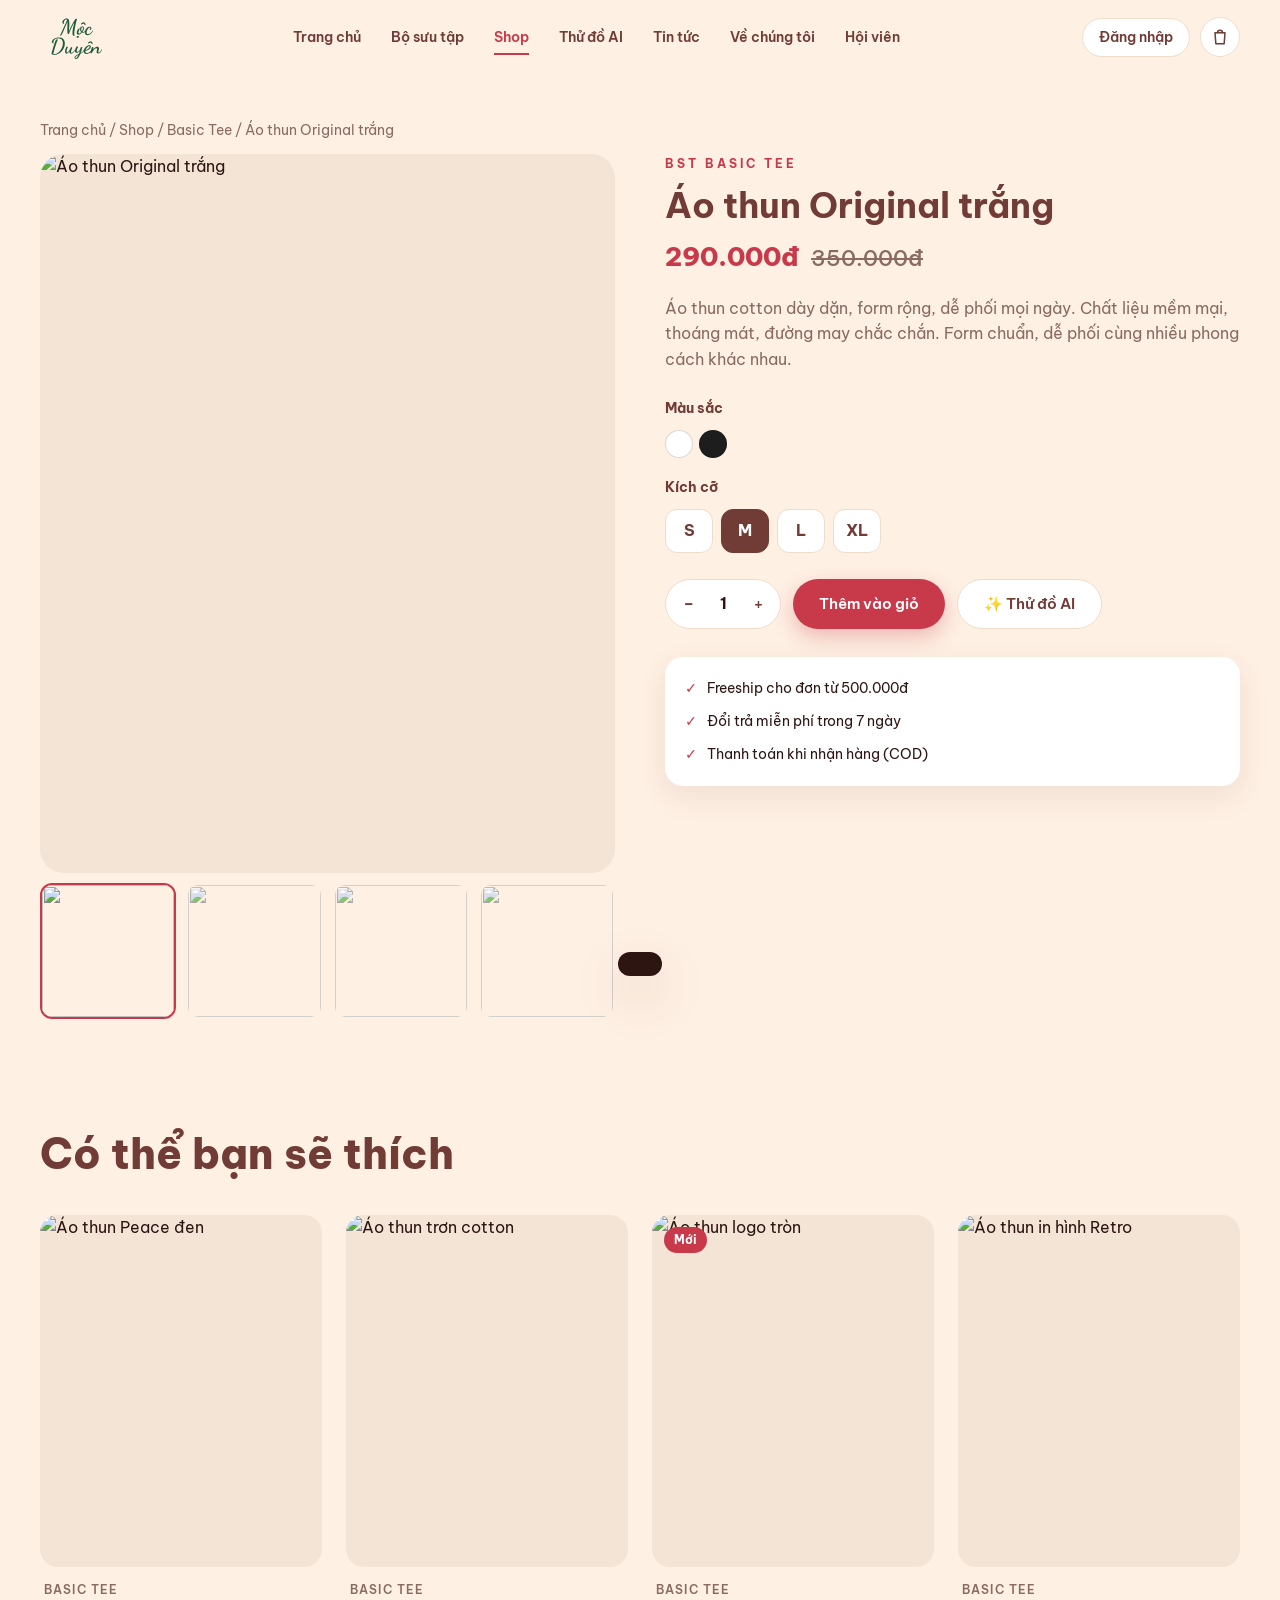
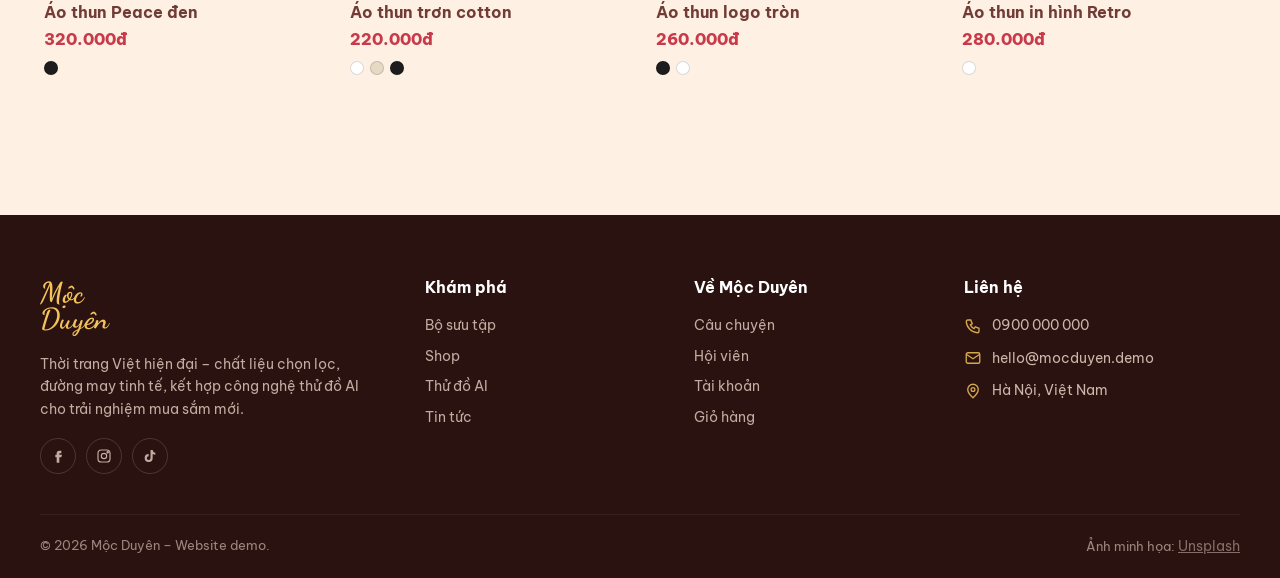
==== product.html @ 558b89e5 "Add Moc Duyen fashion shop demo (HTML/CSS/JS) Static demo inspired by khucgiaoduyen.vn layout: home," ====
<!DOCTYPE html>
<html lang="vi">
<head>
  <meta charset="UTF-8">
  <meta name="viewport" content="width=device-width, initial-scale=1.0">
  <title>Sản phẩm – Mộc Duyên</title>
  <link rel="preconnect" href="https://fonts.googleapis.com">
  <link rel="preconnect" href="https://fonts.gstatic.com" crossorigin>
  <link href="https://fonts.googleapis.com/css2?family=Be+Vietnam+Pro:wght@400;500;600;700;800&family=Dancing+Script:wght@700&display=swap&subset=vietnamese" rel="stylesheet">
  <link rel="stylesheet" href="css/style.css">
</head>
<body data-page="shop">

  <div class="container page-head">
    <div class="breadcrumb" id="crumb"></div>
    <div class="pd-grid" id="pd"></div>
  </div>

  <section>
    <div class="container">
      <div class="section-head"><h2 class="section-title">Có thể bạn sẽ thích</h2></div>
      <div class="product-grid" id="related"></div>
    </div>
  </section>

  <script src="js/data.js"></script>
  <script src="js/main.js"></script>
  <script>
    function initPage() {
      const p = findProduct(new URLSearchParams(location.search).get("id")) || PRODUCTS[0];
      const col = findCollection(p.col);
      document.title = `${p.name} – Mộc Duyên`;
      document.getElementById("crumb").innerHTML =
        `<a href="index.html">Trang chủ</a> / <a href="shop.html">Shop</a> / <a href="shop.html?col=${col.id}">${col.name}</a> / ${p.name}`;

      // Ảnh phụ: dùng ảnh khác cùng BST để làm gallery demo
      const gallery = [p.img, ...PRODUCTS.filter((x) => x.col === p.col && x.id !== p.id).slice(0, 3).map((x) => x.img)];
      let size = "M", qty = 1;

      document.getElementById("pd").innerHTML = `
        <div class="pd-gallery">
          <div class="pd-main"><img id="mainImg" src="${IMG(p.img, 900, 1125)}" alt="${p.name}"></div>
          <div class="pd-thumbs">${gallery.map((g, i) => `<button class="${i ? "" : "active"}" data-img="${g}"><img src="${IMG(g, 200, 200)}" alt=""></button>`).join("")}</div>
        </div>
        <div class="pd-info">
          <p class="eyebrow">BST ${col.name}</p>
          <h1>${p.name}</h1>
          <div class="price">${fmt(p.price)} ${p.oldPrice ? `<del>${fmt(p.oldPrice)}</del>` : ""}</div>
          <p class="desc">${col.desc} Chất liệu mềm mại, thoáng mát, đường may chắc chắn. Form chuẩn, dễ phối cùng nhiều phong cách khác nhau.</p>
          <p class="opt-label">Màu sắc</p>
          <div class="swatches">${p.colors.map((c) => `<span style="background:${c}" title="${c}"></span>`).join("")}</div>
          <p class="opt-label">Kích cỡ</p>
          <div class="sizes" id="sizes">${["S", "M", "L", "XL"].map((s) => `<button class="${s === size ? "active" : ""}">${s}</button>`).join("")}</div>
          <div class="pd-buy">
            <div class="qty"><button id="minus">−</button><span id="qty">1</span><button id="plus">+</button></div>
            <button class="btn-pill btn-primary" id="addBtn">Thêm vào giỏ</button>
            ${p.tryon ? `<a class="btn-pill btn-outline" href="thu-do.html?id=${p.id}">✨ Thử đồ AI</a>` : ""}
          </div>
          <div class="perks">
            <div><b>✓</b> Freeship cho đơn từ 500.000đ</div>
            <div><b>✓</b> Đổi trả miễn phí trong 7 ngày</div>
            <div><b>✓</b> Thanh toán khi nhận hàng (COD)</div>
          </div>
        </div>`;

      document.querySelector(".pd-thumbs").addEventListener("click", (e) => {
        const b = e.target.closest("[data-img]");
        if (!b) return;
        document.getElementById("mainImg").src = IMG(b.dataset.img, 900, 1125);
        document.querySelectorAll(".pd-thumbs button").forEach((x) => x.classList.toggle("active", x === b));
      });
      document.getElementById("sizes").addEventListener("click", (e) => {
        if (e.target.tagName !== "BUTTON") return;
        size = e.target.textContent;
        document.querySelectorAll("#sizes button").forEach((x) => x.classList.toggle("active", x === e.target));
      });
      const qtyEl = document.getElementById("qty");
      document.getElementById("minus").onclick = () => (qtyEl.textContent = qty = Math.max(1, qty - 1));
      document.getElementById("plus").onclick = () => (qtyEl.textContent = ++qty);
      document.getElementById("addBtn").onclick = () => Cart.add(p.id, qty, size);

      const related = PRODUCTS.filter((x) => x.id !== p.id && (x.col === p.col || x.cat === p.cat)).slice(0, 4);
      document.getElementById("related").innerHTML = related.map(productCard).join("");
    }
  </script>
</body>
</html>
---- css/style.css ----
:root {
  --bg: #fef0e3;
  --bg-soft: #fff7ef;
  --surface: #ffffff;
  --text: #2d1512;
  --muted: #8a6a62;
  --heading: #713b36;
  --red: #c8394a;
  --red-dark: #9e2636;
  --green: #1f5b3a;
  --gold: #f3c35a;
  --line: #f0dccb;
  --footer: #2a1210;
  --radius: 22px;
  --shadow: 0 10px 30px rgba(113, 59, 54, 0.1);
  --shadow-lg: 0 20px 50px rgba(113, 59, 54, 0.18);
  --font: "Be Vietnam Pro", system-ui, sans-serif;
  --script: "Dancing Script", cursive;
}

* { box-sizing: border-box; margin: 0; padding: 0; }
[hidden] { display: none !important; }
html { scroll-behavior: smooth; scroll-padding-top: 90px; }
body {
  font-family: var(--font);
  background: var(--bg);
  color: var(--text);
  line-height: 1.6;
  overflow-x: hidden;
}
img { max-width: 100%; display: block; }
a { color: inherit; text-decoration: none; }
button { font: inherit; cursor: pointer; border: 0; background: none; color: inherit; }
input, select { font: inherit; }
.container { width: min(1200px, 100% - 32px); margin-inline: auto; }
.muted { color: var(--muted); }
.small { font-size: 0.85rem; }
.center { text-align: center; }
section { padding: 80px 0; position: relative; }

/* ---------- Buttons ---------- */
.btn-pill {
  display: inline-flex; align-items: center; justify-content: center; gap: 8px;
  padding: 12px 26px; border-radius: 999px; font-weight: 600; font-size: 0.95rem;
  transition: transform 0.2s, background 0.2s, box-shadow 0.2s, color 0.2s;
  white-space: nowrap;
}
.btn-pill:hover { transform: translateY(-2px); }
.btn-sm { padding: 8px 16px; font-size: 0.85rem; }
.btn-block { width: 100%; }
.btn-primary { background: var(--red); color: #fff; box-shadow: 0 8px 20px rgba(200, 57, 74, 0.3); }
.btn-primary:hover { background: var(--red-dark); }
.btn-outline { border: 1.5px solid var(--line); background: var(--surface); color: var(--heading); }
.btn-outline:hover { border-color: var(--red); color: var(--red); }
.btn-light { background: rgba(255, 255, 255, 0.92); color: var(--heading); }
.btn-gold { background: var(--gold); color: var(--text); }
.btn-ghost { border: 1.5px solid rgba(255, 255, 255, 0.5); color: #fff; }
.btn-ghost:hover { background: rgba(255, 255, 255, 0.15); }
.icon-btn {
  width: 40px; height: 40px; border-radius: 50%; display: grid; place-items: center;
  border: 1.5px solid var(--line); background: var(--surface); position: relative; color: var(--heading);
}
.icon-btn svg { width: 20px; height: 20px; }
.icon-btn:hover { border-color: var(--red); color: var(--red); }

/* ---------- Header ---------- */
.site-header {
  position: fixed; inset: 0 0 auto; z-index: 50; padding: 12px 0;
  background: rgba(254, 240, 227, 0.7); backdrop-filter: blur(10px);
  transition: background 0.3s, box-shadow 0.3s, padding 0.3s;
}
.site-header.scrolled { background: rgba(254, 240, 227, 0.92); backdrop-filter: blur(12px); box-shadow: 0 4px 20px rgba(113, 59, 54, 0.08); padding: 6px 0; }
.header-inner { display: flex; align-items: center; justify-content: space-between; gap: 20px; }
.logo { display: flex; align-items: center; }
.logo-mark {
  font-family: var(--script); font-weight: 700; font-size: 1.35rem; line-height: 0.9;
  color: var(--green); text-align: center; padding: 6px 10px; border-radius: 14px;
}
.logo-light .logo-mark { color: var(--gold); font-size: 1.8rem; padding-left: 0; text-align: left; }
.main-nav { display: flex; gap: 6px; }
.main-nav a {
  padding: 8px 12px; font-weight: 600; font-size: 0.9rem; color: var(--heading); position: relative; border-radius: 999px;
}
.main-nav a::after {
  content: ""; position: absolute; left: 12px; right: 12px; bottom: 2px; height: 2px;
  background: var(--red); transform: scaleX(0); transition: transform 0.25s;
}
.main-nav a:hover, .main-nav a.active { color: var(--red); }
.main-nav a:hover::after, .main-nav a.active::after { transform: scaleX(1); }
.header-actions { display: flex; align-items: center; gap: 10px; }
.cart-count {
  position: absolute; top: -4px; right: -4px; min-width: 18px; height: 18px; padding: 0 4px; border-radius: 9px;
  background: var(--red); color: #fff; font-size: 0.7rem; font-weight: 700; display: none; place-items: center;
}
.cart-count.show { display: grid; }
.menu-toggle { display: none; }

/* ---------- Hero ---------- */
.hero {
  min-height: 100vh; padding: 120px 0 0; display: flex; flex-direction: column; justify-content: center;
  background:
    linear-gradient(180deg, rgba(254, 240, 227, 0.2) 0%, rgba(254, 240, 227, 0) 40%, rgba(254, 240, 227, 0.9) 92%, var(--bg) 100%),
    url("https://images.unsplash.com/photo-1485462537746-965f33f7f6a7?auto=format&fit=crop&w=1920&q=75") center 30% / cover;
  position: relative; overflow: hidden;
}
.hero::before {
  content: ""; position: absolute; inset: 0;
  background: radial-gradient(ellipse at center 40%, rgba(255, 244, 232, 0.85) 0%, rgba(255, 244, 232, 0.35) 45%, transparent 70%);
}
.hero-content { position: relative; text-align: center; padding-bottom: 140px; }
.hero-eyebrow { letter-spacing: 0.3em; text-transform: uppercase; font-size: 0.8rem; font-weight: 700; color: var(--red); }
.hero-title {
  font-family: var(--script); font-weight: 700; line-height: 0.95;
  font-size: clamp(4.5rem, 14vw, 10rem);
  background: linear-gradient(180deg, #a8662b 0%, #d99a3b 45%, #8a3f1f 100%);
  -webkit-background-clip: text; background-clip: text; color: transparent;
  filter: drop-shadow(0 4px 10px rgba(255, 255, 255, 0.6));
  margin: 10px 0 14px;
}
.hero-sub { max-width: 560px; margin: 0 auto 30px; color: var(--heading); font-weight: 500; font-size: 1.05rem; }
.hero-cta { display: flex; justify-content: center; gap: 12px; flex-wrap: wrap; }

.stats {
  position: relative; z-index: 2; margin-top: -90px;
  background: rgba(255, 255, 255, 0.85); backdrop-filter: blur(10px);
  border-radius: var(--radius); box-shadow: var(--shadow-lg);
  display: grid; grid-template-columns: repeat(4, 1fr); padding: 22px 10px;
}
.stat { text-align: center; padding: 6px 10px; }
.stat + .stat { border-left: 1px solid var(--line); }
.stat strong { display: block; font-size: clamp(1.6rem, 3.5vw, 2.4rem); font-weight: 800; color: var(--red); line-height: 1.1; }
.stat span { font-size: 0.75rem; letter-spacing: 0.08em; text-transform: uppercase; color: var(--muted); font-weight: 600; }

/* ---------- Section head ---------- */
.section-head { display: flex; align-items: end; justify-content: space-between; gap: 20px; margin-bottom: 36px; }
.section-title { font-size: clamp(1.8rem, 4vw, 2.6rem); font-weight: 800; color: var(--heading); line-height: 1.2; }
.section-title em { font-style: normal; color: var(--red); }
.eyebrow { font-size: 0.75rem; letter-spacing: 0.25em; text-transform: uppercase; font-weight: 700; color: var(--red); margin-bottom: 10px; }

/* ---------- News ---------- */
.news-list { display: grid; gap: 16px; }
.news-item {
  display: grid; grid-template-columns: 140px 1fr auto; gap: 22px; align-items: center;
  background: rgba(255, 255, 255, 0.7); border-radius: 18px; padding: 12px; box-shadow: var(--shadow);
  transition: transform 0.25s, box-shadow 0.25s;
}
.news-item:hover { transform: translateY(-3px); box-shadow: var(--shadow-lg); }
.news-item img { width: 140px; height: 96px; object-fit: cover; border-radius: 12px; }
.news-item h3 { font-size: 1.1rem; color: var(--heading); margin-bottom: 6px; }
.news-meta { font-size: 0.8rem; color: var(--muted); display: flex; gap: 10px; align-items: center; flex-wrap: wrap; }
.tag { background: #fde3e3; color: var(--red); padding: 2px 10px; border-radius: 999px; font-weight: 700; font-size: 0.7rem; text-transform: uppercase; letter-spacing: 0.05em; }
.news-arrow { width: 40px; height: 40px; border-radius: 50%; display: grid; place-items: center; background: var(--bg); color: var(--red); font-weight: 700; margin-right: 10px; }

/* ---------- Collections ---------- */
.collections-section { background: linear-gradient(180deg, var(--bg) 0%, #fbe3d3 50%, var(--bg) 100%); }
.collection-grid { display: grid; grid-template-columns: repeat(3, 1fr); gap: 24px; }
.collection-card {
  position: relative; aspect-ratio: 3 / 4; border-radius: var(--radius); overflow: hidden; box-shadow: var(--shadow-lg);
  display: flex; flex-direction: column; justify-content: flex-end; padding: 24px; color: #fff;
}
.collection-card img { position: absolute; inset: 0; width: 100%; height: 100%; object-fit: cover; transition: transform 0.6s; }
.collection-card::after { content: ""; position: absolute; inset: 0; background: linear-gradient(180deg, transparent 30%, rgba(45, 21, 18, 0.85) 100%); }
.collection-card:hover img { transform: scale(1.06); }
.collection-card > *:not(img) { position: relative; z-index: 1; }
.collection-tags { color: var(--gold); font-size: 0.72rem; font-weight: 700; letter-spacing: 0.12em; text-transform: uppercase; }
.collection-card h3 { font-size: 1.9rem; font-weight: 800; line-height: 1.1; margin: 6px 0; text-transform: uppercase; }
.collection-card p { font-size: 0.9rem; opacity: 0.9; margin-bottom: 14px; }
.collection-card .count { font-size: 0.8rem; opacity: 0.8; margin-bottom: 12px; }

/* ---------- Product grid ---------- */
.product-grid { display: grid; grid-template-columns: repeat(4, 1fr); gap: 24px; }
.product-card { position: relative; }
.product-thumb { display: block; position: relative; aspect-ratio: 4 / 5; border-radius: 18px; overflow: hidden; background: #f3e4d6; }
.product-thumb img { width: 100%; height: 100%; object-fit: cover; transition: transform 0.6s; }
.product-card:hover .product-thumb img { transform: scale(1.06); }
.badge { position: absolute; top: 12px; left: 12px; background: var(--red); color: #fff; font-size: 0.72rem; font-weight: 700; padding: 4px 10px; border-radius: 999px; }
.product-actions {
  position: relative; z-index: 1; margin-top: -54px; height: 54px; display: flex; gap: 8px; justify-content: center; align-items: center;
  transform: translateY(10px); opacity: 0; transition: 0.3s; pointer-events: none;
}
.product-card:hover .product-actions { opacity: 1; transform: translateY(0); pointer-events: auto; }
.product-info { padding: 14px 4px 0; }
.product-col { font-size: 0.72rem; color: var(--muted); text-transform: uppercase; letter-spacing: 0.1em; font-weight: 600; }
.product-info h3 { font-size: 1rem; color: var(--heading); margin: 2px 0 4px; line-height: 1.35; }
.product-info h3 a:hover { color: var(--red); }
.price { font-weight: 800; color: var(--red); }
.price del { color: var(--muted); font-weight: 500; font-size: 0.85em; margin-left: 6px; }
.swatches { display: flex; gap: 6px; margin-top: 8px; }
.swatches span { width: 14px; height: 14px; border-radius: 50%; border: 1px solid rgba(0, 0, 0, 0.15); }

/* ---------- About ---------- */
.about-grid { display: grid; grid-template-columns: 1.1fr 1fr; gap: 60px; align-items: center; }
.about-text p { color: var(--muted); margin: 18px 0 26px; }
.features { display: grid; grid-template-columns: 1fr 1fr; gap: 14px; margin-bottom: 28px; }
.feature { display: flex; gap: 14px; align-items: center; background: var(--surface); padding: 14px; border-radius: 16px; box-shadow: var(--shadow); }
.feature-icon { flex: none; width: 54px; height: 54px; border-radius: 14px; background: var(--bg); display: grid; place-items: center; font-weight: 800; color: var(--red); font-size: 0.85rem; }
.feature h4 { font-size: 0.92rem; color: var(--heading); }
.feature p { font-size: 0.8rem; color: var(--muted); margin: 0; }
.about-img { position: relative; }
.about-img img { border-radius: 28px; aspect-ratio: 4 / 5; object-fit: cover; width: 100%; box-shadow: var(--shadow-lg); }
.about-img .float-card {
  position: absolute; left: -30px; bottom: 40px; background: var(--surface); border-radius: 18px; padding: 16px 20px; box-shadow: var(--shadow-lg);
}
.float-card strong { display: block; font-size: 1.6rem; color: var(--red); line-height: 1.1; }
.float-card span { font-size: 0.8rem; color: var(--muted); }

/* ---------- Try-on banner ---------- */
.tryon-banner {
  border-radius: 32px; overflow: hidden; display: grid; grid-template-columns: 1fr 1fr; align-items: center;
  background: linear-gradient(120deg, var(--green) 0%, #2f7a51 100%); color: #fff; box-shadow: var(--shadow-lg);
}
.tryon-banner .txt { padding: 50px; }
.tryon-banner h2 { font-size: clamp(1.8rem, 3.5vw, 2.6rem); line-height: 1.2; margin: 10px 0 14px; }
.tryon-banner h2 span { font-family: var(--script); color: var(--gold); font-size: 1.3em; }
.tryon-banner p { opacity: 0.85; margin-bottom: 24px; }
.tryon-banner .eyebrow { color: var(--gold); }
.tryon-visual { position: relative; height: 100%; min-height: 380px; display: grid; grid-template-columns: 1fr 1fr; gap: 12px; padding: 24px; }
.tryon-visual img { width: 100%; height: 100%; object-fit: cover; border-radius: 20px; }
.tryon-visual .arrow {
  position: absolute; left: 50%; top: 50%; transform: translate(-50%, -50%); width: 56px; height: 56px; border-radius: 50%;
  background: var(--gold); color: var(--text); display: grid; place-items: center; font-weight: 800; box-shadow: var(--shadow-lg);
}

/* ---------- Membership ---------- */
.member-grid { display: grid; grid-template-columns: 1.2fr 1fr; gap: 50px; align-items: center; }
.plans { display: grid; gap: 20px; }
.plan { border-radius: var(--radius); padding: 28px 32px; color: #fff; box-shadow: var(--shadow-lg); position: relative; overflow: hidden; }
.plan::after { content: ""; position: absolute; right: -60px; top: -60px; width: 200px; height: 200px; border-radius: 50%; background: rgba(255, 255, 255, 0.07); }
.plan-green { background: linear-gradient(135deg, #1f5b3a, #2e7a50); }
.plan-red { background: linear-gradient(135deg, #b52f42, #7a2a30); }
.plan-name { color: var(--gold); font-weight: 800; letter-spacing: 0.15em; font-size: 0.8rem; }
.plan-price { font-size: 2.4rem; font-weight: 800; line-height: 1.2; margin: 6px 0 12px; }
.plan-price small { font-size: 0.85rem; font-weight: 500; opacity: 0.8; }
.plan ul { list-style: none; margin-bottom: 20px; display: grid; gap: 6px; }
.plan li::before { content: "✓"; color: var(--gold); font-weight: 800; margin-right: 10px; }
.orbit { position: relative; aspect-ratio: 1; max-width: 440px; margin: auto; width: 100%; }
.orbit::before { content: ""; position: absolute; inset: 14%; border: 2px dashed rgba(200, 57, 74, 0.25); border-radius: 50%; animation: spin 40s linear infinite; }
.orbit-center {
  position: absolute; inset: 37%; border-radius: 50%; background: var(--surface); box-shadow: var(--shadow-lg);
  display: grid; place-items: center; font-family: var(--script); font-size: 1.8rem; font-weight: 700; color: var(--red);
}
.orbit-item {
  position: absolute; width: 26%; aspect-ratio: 1; border-radius: 50%; overflow: hidden; border: 5px solid var(--surface);
  box-shadow: var(--shadow-lg); animation: bob 4s ease-in-out infinite;
}
.orbit-item img { width: 100%; height: 100%; object-fit: cover; }
.orbit-item:nth-child(2) { top: 0; left: 37%; }
.orbit-item:nth-child(3) { top: 37%; right: 0; animation-delay: -1s; }
.orbit-item:nth-child(4) { bottom: 0; left: 37%; animation-delay: -2s; }
.orbit-item:nth-child(5) { top: 37%; left: 0; animation-delay: -3s; }
@keyframes spin { to { transform: rotate(360deg); } }
@keyframes bob { 50% { transform: translateY(-10px); } }

/* ---------- Page header (shop/product) ---------- */
.page-head { padding: 120px 0 30px; }
.breadcrumb { font-size: 0.85rem; color: var(--muted); margin-bottom: 12px; }
.breadcrumb a:hover { color: var(--red); }
.page-title { font-size: clamp(1.8rem, 4vw, 2.6rem); font-weight: 800; color: var(--heading); text-transform: uppercase; }
.toolbar { display: flex; justify-content: space-between; align-items: center; gap: 16px; flex-wrap: wrap; margin: 24px 0 30px; }
.chips { display: flex; gap: 8px; flex-wrap: wrap; }
.chip {
  padding: 7px 16px; border-radius: 999px; background: var(--surface); border: 1.5px solid var(--line);
  font-size: 0.85rem; font-weight: 600; color: var(--heading); transition: 0.2s;
}
.chip:hover { border-color: var(--red); }
.chip.active { background: var(--heading); border-color: var(--heading); color: #fff; }
.tools { display: flex; gap: 10px; }
.search, .select {
  padding: 9px 16px; border-radius: 999px; border: 1.5px solid var(--line); background: var(--surface); color: var(--text); outline: none;
}
.search:focus, .select:focus { border-color: var(--red); }
.empty { text-align: center; padding: 60px 0; color: var(--muted); grid-column: 1 / -1; }

/* ---------- Product detail ---------- */
.pd-grid { display: grid; grid-template-columns: 1fr 1fr; gap: 50px; align-items: start; }
.pd-gallery { position: sticky; top: 90px; }
.pd-main { border-radius: 24px; overflow: hidden; aspect-ratio: 4 / 5; background: #f3e4d6; }
.pd-main img { width: 100%; height: 100%; object-fit: cover; transition: transform 0.4s; }
.pd-main:hover img { transform: scale(1.04); }
.pd-thumbs { display: grid; grid-template-columns: repeat(4, 1fr); gap: 10px; margin-top: 10px; }
.pd-thumbs button { border-radius: 12px; overflow: hidden; aspect-ratio: 1; border: 2px solid transparent; opacity: 0.7; }
.pd-thumbs button.active, .pd-thumbs button:hover { border-color: var(--red); opacity: 1; }
.pd-thumbs img { width: 100%; height: 100%; object-fit: cover; }
.pd-info h1 { font-size: clamp(1.6rem, 3vw, 2.2rem); color: var(--heading); line-height: 1.25; margin: 8px 0 10px; }
.pd-info .price { font-size: 1.6rem; margin-bottom: 18px; }
.pd-info p.desc { color: var(--muted); margin-bottom: 24px; }
.opt-label { font-weight: 700; font-size: 0.9rem; color: var(--heading); margin: 18px 0 10px; }
.sizes { display: flex; gap: 8px; flex-wrap: wrap; }
.sizes button { min-width: 48px; height: 44px; border-radius: 12px; border: 1.5px solid var(--line); background: var(--surface); font-weight: 700; color: var(--heading); }
.sizes button.active { background: var(--heading); color: #fff; border-color: var(--heading); }
.pd-info .swatches span { width: 28px; height: 28px; cursor: pointer; }
.pd-buy { display: flex; gap: 12px; margin-top: 26px; flex-wrap: wrap; }
.qty { display: inline-flex; align-items: center; border: 1.5px solid var(--line); border-radius: 999px; background: var(--surface); }
.qty button { width: 34px; height: 34px; font-size: 1.1rem; color: var(--heading); }
.qty span { min-width: 26px; text-align: center; font-weight: 700; }
.pd-buy .qty button { width: 44px; height: 46px; }
.perks { margin-top: 28px; display: grid; gap: 10px; padding: 20px; background: var(--surface); border-radius: 18px; box-shadow: var(--shadow); font-size: 0.9rem; }
.perks div { display: flex; gap: 10px; }
.perks b { color: var(--red); }

/* ---------- Try-on page ---------- */
.steps { display: grid; grid-template-columns: repeat(3, 1fr); gap: 16px; margin-bottom: 30px; }
.step { background: var(--surface); padding: 16px 18px; border-radius: 16px; box-shadow: var(--shadow); display: flex; gap: 12px; align-items: center; }
.step-num { flex: none; width: 36px; height: 36px; border-radius: 50%; background: var(--bg); color: var(--red); font-weight: 800; display: grid; place-items: center; }
.step.done .step-num { background: var(--green); color: #fff; }
.step h4 { font-size: 0.92rem; color: var(--heading); }
.step p { font-size: 0.78rem; color: var(--muted); }
.tryon-grid { display: grid; grid-template-columns: 320px 1fr 300px; gap: 20px; align-items: start; }
.panel { background: var(--surface); border-radius: var(--radius); padding: 20px; box-shadow: var(--shadow); }
.panel h3 { font-size: 1rem; color: var(--heading); margin-bottom: 14px; }
.upload {
  display: grid; place-items: center; text-align: center; gap: 6px; border: 2px dashed var(--line); border-radius: 16px; padding: 22px 14px;
  cursor: pointer; transition: 0.2s; color: var(--muted); font-size: 0.85rem;
}
.upload:hover, .upload.drag { border-color: var(--red); background: var(--bg-soft); }
.upload strong { color: var(--red); }
.upload input { display: none; }
.model-list { display: grid; grid-template-columns: repeat(3, 1fr); gap: 8px; margin-top: 14px; }
.model-list button, .garment-list button { border-radius: 12px; overflow: hidden; aspect-ratio: 3 / 4; border: 2.5px solid transparent; transition: 0.2s; background: #f3e4d6; }
.model-list button.active, .garment-list button.active { border-color: var(--red); transform: scale(0.96); }
.model-list img, .garment-list img { width: 100%; height: 100%; object-fit: cover; }
.garment-list { display: grid; grid-template-columns: repeat(3, 1fr); gap: 8px; max-height: 470px; overflow-y: auto; padding-right: 4px; }
.stage-wrap { position: relative; }
.stage {
  position: relative; aspect-ratio: 3 / 4; border-radius: var(--radius); overflow: hidden; background: #f3e4d6; box-shadow: var(--shadow-lg);
  user-select: none; touch-action: none;
}
.stage > img.person { width: 100%; height: 100%; object-fit: cover; }
.stage .placeholder { position: absolute; inset: 0; display: grid; place-items: center; text-align: center; color: var(--muted); padding: 20px; }
.garment {
  position: absolute; left: 50%; top: 45%; width: 46%; cursor: grab; transform: translate(-50%, -50%);
  border-radius: 18px; box-shadow: 0 10px 30px rgba(0, 0, 0, 0.25); outline: 2px dashed transparent; outline-offset: 4px;
}
.garment.dragging { cursor: grabbing; outline-color: var(--gold); }
.garment img { width: 100%; border-radius: 18px; pointer-events: none; }
.stage.blend .garment { box-shadow: none; mix-blend-mode: multiply; }
.stage.soft .garment { box-shadow: none; }
.stage.soft .garment img {
  -webkit-mask-image: radial-gradient(ellipse 50% 50% at 50% 50%, #000 60%, transparent 100%);
  mask-image: radial-gradient(ellipse 50% 50% at 50% 50%, #000 60%, transparent 100%);
}
.scan {
  position: absolute; inset: 0; display: none; place-items: center; background: rgba(45, 21, 18, 0.45); color: #fff; text-align: center; z-index: 3;
}
.scan.show { display: grid; }
.scan::before {
  content: ""; position: absolute; left: 0; right: 0; height: 3px; background: var(--gold); box-shadow: 0 0 20px 6px rgba(243, 195, 90, 0.7);
  animation: scan 1.4s ease-in-out infinite alternate;
}
@keyframes scan { from { top: 5%; } to { top: 95%; } }
.progress { width: 200px; height: 6px; border-radius: 3px; background: rgba(255, 255, 255, 0.3); margin: 12px auto 0; overflow: hidden; }
.progress i { display: block; height: 100%; width: 0; background: var(--gold); transition: width 0.2s; }
.controls { display: grid; gap: 14px; margin-top: 16px; }
.controls label { display: grid; gap: 6px; font-size: 0.85rem; font-weight: 600; color: var(--heading); }
.controls input[type="range"] { accent-color: var(--red); }
.switch { display: flex !important; align-items: center; justify-content: space-between; }
.switch input { accent-color: var(--red); width: 18px; height: 18px; }
.result-card { margin-top: 16px; display: grid; grid-template-columns: 70px 1fr; gap: 12px; align-items: center; }
.result-card img { border-radius: 12px; aspect-ratio: 3 / 4; object-fit: cover; }
.result-card h4 { font-size: 0.92rem; color: var(--heading); line-height: 1.3; }
.size-tip { margin-top: 14px; background: var(--bg-soft); border-radius: 14px; padding: 14px; font-size: 0.85rem; }
.size-tip strong { color: var(--green); font-size: 1.2rem; }
.size-inputs { display: grid; grid-template-columns: 1fr 1fr; gap: 8px; margin-top: 10px; }
.size-inputs input { width: 100%; padding: 8px 12px; border-radius: 10px; border: 1.5px solid var(--line); outline: none; }
.size-inputs input:focus { border-color: var(--red); }

/* ---------- Footer ---------- */
.site-footer { background: var(--footer); color: #e9d3c6; padding: 60px 0 20px; margin-top: 60px; }
.footer-grid { display: grid; grid-template-columns: 1.5fr 1fr 1fr 1.2fr; gap: 40px; }
.footer-about { font-size: 0.88rem; opacity: 0.8; margin: 14px 0 18px; max-width: 320px; }
.site-footer h4 { color: #fff; margin-bottom: 14px; font-size: 1rem; }
.site-footer a:not(.logo) { display: block; font-size: 0.88rem; opacity: 0.8; margin-bottom: 8px; }
.site-footer a:hover { opacity: 1; color: var(--gold); }
.contact { display: flex; align-items: center; gap: 10px; font-size: 0.88rem; margin-bottom: 10px; opacity: 0.85; }
.contact svg { width: 18px; height: 18px; color: var(--gold); flex: none; }
.socials { display: flex; gap: 10px; }
.socials a { width: 36px; height: 36px; border-radius: 50%; border: 1px solid rgba(255, 255, 255, 0.2); display: grid !important; place-items: center; margin: 0 !important; }
.socials svg { width: 16px; height: 16px; }
.footer-bottom { display: flex; justify-content: space-between; gap: 12px; flex-wrap: wrap; border-top: 1px solid rgba(255, 255, 255, 0.1); margin-top: 40px; padding-top: 20px; font-size: 0.8rem; opacity: 0.6; }
.footer-bottom a { display: inline !important; text-decoration: underline; }

/* ---------- Drawer / modal / toast ---------- */
.overlay { position: fixed; inset: 0; background: rgba(45, 21, 18, 0.45); opacity: 0; pointer-events: none; transition: 0.3s; z-index: 80; }
.overlay.show { opacity: 1; pointer-events: auto; }
.cart-drawer {
  position: fixed; top: 0; right: 0; height: 100%; width: min(400px, 100%); background: var(--bg-soft); z-index: 90;
  transform: translateX(100%); transition: transform 0.35s ease; display: flex; flex-direction: column;
}
.cart-drawer.open { transform: none; }
.drawer-head { display: flex; justify-content: space-between; align-items: center; padding: 20px; border-bottom: 1px solid var(--line); }
.drawer-head h3 { color: var(--heading); }
.drawer-body { flex: 1; overflow-y: auto; padding: 10px 20px; }
.drawer-foot { padding: 20px; border-top: 1px solid var(--line); }
.cart-total { display: flex; justify-content: space-between; margin-bottom: 14px; font-size: 1.05rem; }
.cart-total strong { color: var(--red); }
.cart-item { display: grid; grid-template-columns: 70px 1fr auto; gap: 12px; padding: 14px 0; border-bottom: 1px solid var(--line); align-items: start; }
.cart-item img { border-radius: 10px; aspect-ratio: 4 / 5; object-fit: cover; }
.cart-name { font-weight: 600; color: var(--heading); font-size: 0.92rem; line-height: 1.3; display: block; }
.cart-item .qty { margin-top: 6px; }
.cart-item strong { font-size: 0.9rem; color: var(--red); }
.empty-cart { text-align: center; padding: 60px 0; color: var(--muted); display: grid; justify-items: center; gap: 12px; }
.empty-cart svg { width: 54px; height: 54px; opacity: 0.4; }
.modal { position: fixed; inset: 0; display: grid; place-items: center; z-index: 95; opacity: 0; pointer-events: none; transition: 0.3s; padding: 16px; }
.modal.open { opacity: 1; pointer-events: auto; }
.modal-card { background: var(--bg-soft); border-radius: var(--radius); padding: 36px 32px; width: min(420px, 100%); position: relative; box-shadow: var(--shadow-lg); transform: translateY(20px); transition: 0.3s; }
.modal.open .modal-card { transform: none; }
.modal-close { position: absolute; top: 14px; right: 14px; }
.modal-card h3 { color: var(--heading); font-size: 1.5rem; }
.modal-card form { display: grid; gap: 14px; margin: 22px 0 16px; }
.modal-card label { display: grid; gap: 6px; font-size: 0.85rem; font-weight: 600; color: var(--heading); }
.modal-card input { padding: 12px 16px; border-radius: 12px; border: 1.5px solid var(--line); background: var(--surface); outline: none; }
.modal-card input:focus { border-color: var(--red); }
.modal-card a { color: var(--red); font-weight: 600; }
.toast {
  position: fixed; left: 50%; bottom: 24px; transform: translate(-50%, 100px); background: var(--text); color: #fff; padding: 12px 22px;
  border-radius: 999px; font-size: 0.9rem; z-index: 100; transition: transform 0.35s; box-shadow: var(--shadow-lg); max-width: calc(100% - 32px); text-align: center;
}
.toast.show { transform: translate(-50%, 0); }

/* ---------- Petals + reveal ---------- */
.petals { position: fixed; inset: 0; pointer-events: none; z-index: 40; overflow: hidden; }
.petals span {
  position: absolute; top: -20px; width: 12px; height: 9px; background: #f6b8b8; border-radius: 12px 0 12px 0; opacity: 0.7;
  animation: fall linear infinite;
}
@keyframes fall {
  0% { translate: 0 -20px; rotate: 0deg; }
  100% { translate: 80px 105vh; rotate: 540deg; }
}
.reveal { opacity: 0; transform: translateY(24px); transition: opacity 0.7s, transform 0.7s; }
.reveal.in { opacity: 1; transform: none; }

/* ---------- Responsive ---------- */
@media (max-width: 1100px) {
  .main-nav a { padding: 8px 8px; font-size: 0.85rem; }
  .product-grid { grid-template-columns: repeat(3, 1fr); }
  .tryon-grid { grid-template-columns: 1fr 1fr; }
  .tryon-grid .stage-wrap { grid-column: 1 / -1; grid-row: 1; max-width: 520px; width: 100%; margin: auto; }
}
@media (max-width: 960px) {
  .menu-toggle { display: grid; }
  .main-nav {
    position: fixed; top: 64px; left: 16px; right: 16px; flex-direction: column; background: var(--bg-soft); border-radius: 18px; padding: 10px;
    box-shadow: var(--shadow-lg); transform: translateY(-10px); opacity: 0; pointer-events: none; transition: 0.25s;
  }
  .main-nav.open { transform: none; opacity: 1; pointer-events: auto; }
  .main-nav a { padding: 12px 16px; font-size: 1rem; }
  .main-nav a::after { display: none; }
  .collection-grid { grid-template-columns: 1fr 1fr; }
  .about-grid, .member-grid, .pd-grid, .tryon-banner { grid-template-columns: 1fr; }
  .pd-gallery { position: static; }
  .about-img .float-card { left: 16px; }
  .footer-grid { grid-template-columns: 1fr 1fr; }
  .stats { grid-template-columns: repeat(2, 1fr); row-gap: 14px; }
  .stat:nth-child(3) { border-left: 0; }
}
@media (max-width: 640px) {
  section { padding: 60px 0; }
  .header-actions .btn-pill { display: none; }
  .product-grid { grid-template-columns: repeat(2, 1fr); gap: 14px; }
  .product-actions { opacity: 1 !important; transform: none !important; pointer-events: auto !important; }
  .product-actions { margin-top: 8px; height: auto; gap: 6px; }
  .product-actions .btn-pill { flex: 1; padding: 7px 6px; font-size: 0.74rem; box-shadow: none; }
  .product-actions .btn-light { border: 1.5px solid var(--line); }
  .price del { display: block; margin-left: 0; }
  .collection-grid, .features, .tryon-grid, .footer-grid { grid-template-columns: 1fr; }
  .steps { gap: 8px; }
  .step { flex-direction: column; text-align: center; padding: 12px 6px; gap: 6px; }
  .step p { display: none; }
  .step h4 { font-size: 0.78rem; }
  .news-item { grid-template-columns: 96px 1fr; gap: 14px; }
  .news-item img { width: 96px; height: 80px; }
  .news-arrow { display: none; }
  .section-head { flex-direction: column; align-items: flex-start; }
  .tryon-banner .txt { padding: 32px 24px 0; }
  .tryon-visual { min-height: 280px; }
  .toolbar, .tools { flex-direction: column; align-items: stretch; }
  .search, .select { width: 100%; }
}
@media (prefers-reduced-motion: reduce) {
  *, *::before, *::after { animation: none !important; transition: none !important; }
  .reveal { opacity: 1; transform: none; }
}
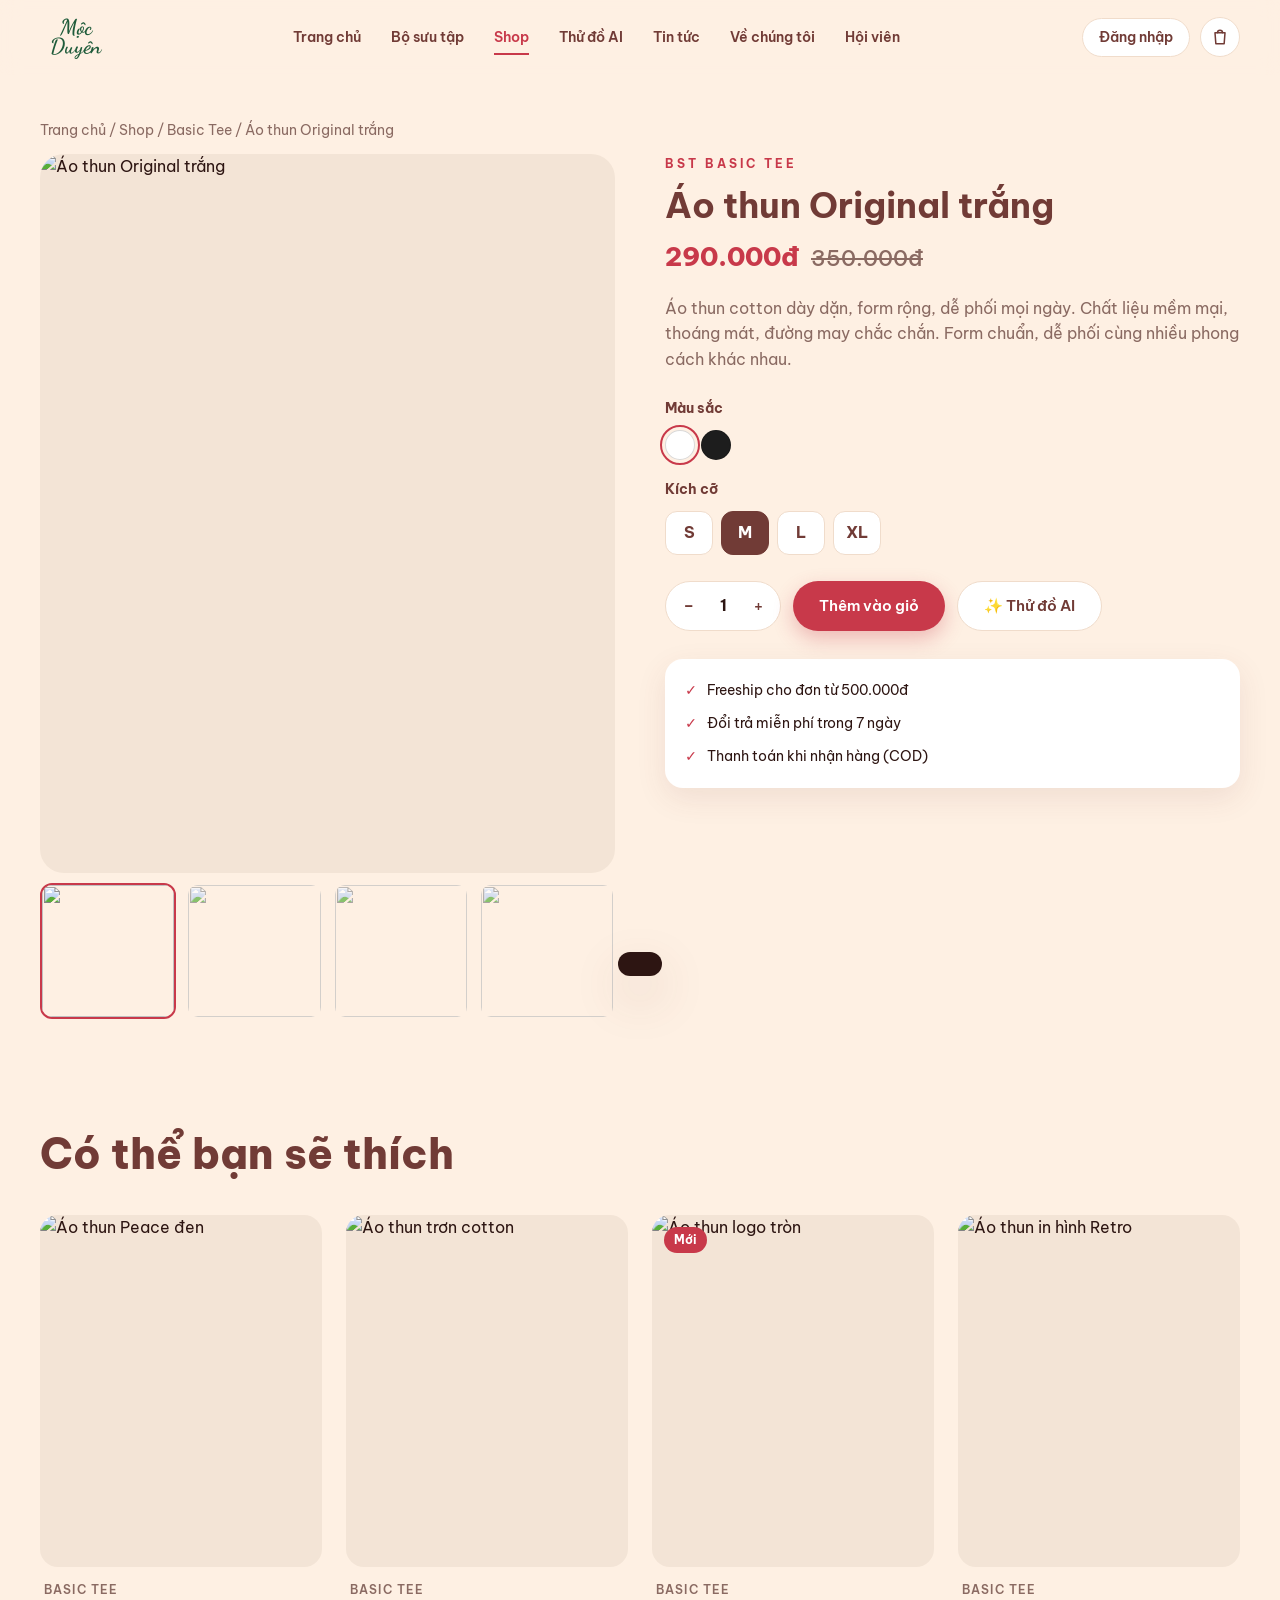
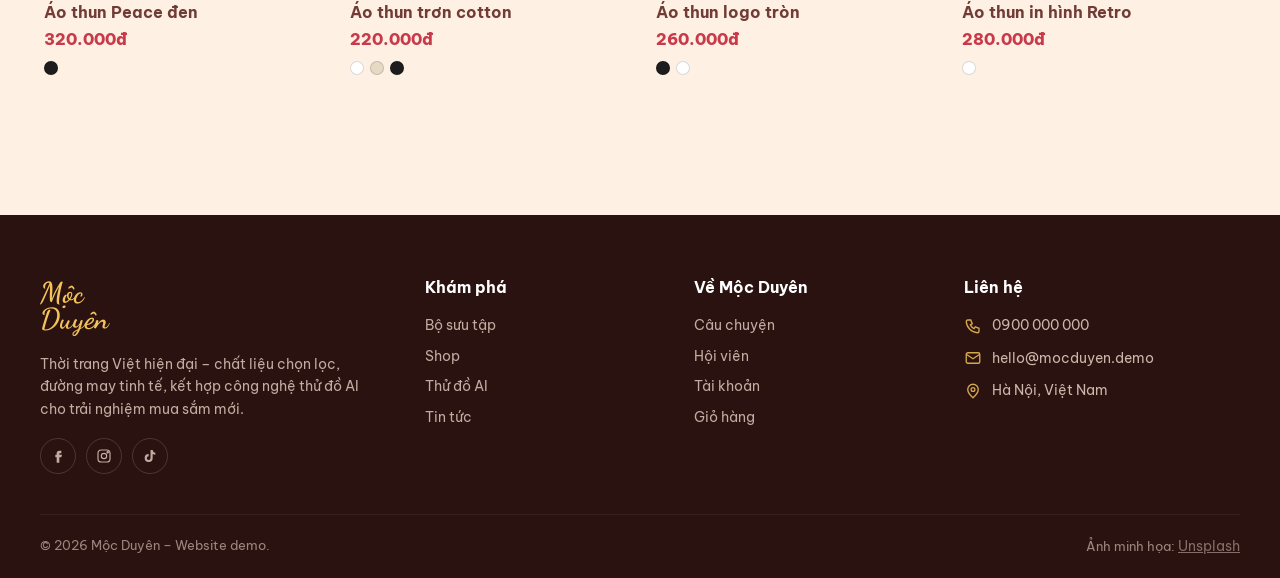
==== commit 10606d55: "Fix bugs found in QA sweep - Cart: ignore stale/invalid localStorage entries instead of crashing eve" ====
--- a/product.html
+++ b/product.html
@@ -35,12 +35,12 @@
 
       // Ảnh phụ: dùng ảnh khác cùng BST để làm gallery demo
       const gallery = [p.img, ...PRODUCTS.filter((x) => x.col === p.col && x.id !== p.id).slice(0, 3).map((x) => x.img)];
-      let size = "M", qty = 1;
+      let size = "M", qty = 1, color = p.colors[0];
 
       document.getElementById("pd").innerHTML = `
         <div class="pd-gallery">
           <div class="pd-main"><img id="mainImg" src="${IMG(p.img, 900, 1125)}" alt="${p.name}"></div>
-          <div class="pd-thumbs">${gallery.map((g, i) => `<button class="${i ? "" : "active"}" data-img="${g}"><img src="${IMG(g, 200, 200)}" alt=""></button>`).join("")}</div>
+          <div class="pd-thumbs">${gallery.map((g, i) => `<button class="${i ? "" : "active"}" data-img="${g}" aria-label="Xem ảnh ${i + 1}"><img src="${IMG(g, 200, 200)}" alt=""></button>`).join("")}</div>
         </div>
         <div class="pd-info">
           <p class="eyebrow">BST ${col.name}</p>
@@ -48,11 +48,11 @@
           <div class="price">${fmt(p.price)} ${p.oldPrice ? `<del>${fmt(p.oldPrice)}</del>` : ""}</div>
           <p class="desc">${col.desc} Chất liệu mềm mại, thoáng mát, đường may chắc chắn. Form chuẩn, dễ phối cùng nhiều phong cách khác nhau.</p>
           <p class="opt-label">Màu sắc</p>
-          <div class="swatches">${p.colors.map((c) => `<span style="background:${c}" title="${c}"></span>`).join("")}</div>
+          <div class="swatches" id="colors">${p.colors.map((c, i) => `<button class="${i ? "" : "active"}" style="background:${c}" data-color="${c}" aria-label="Màu ${i + 1}"></button>`).join("")}</div>
           <p class="opt-label">Kích cỡ</p>
           <div class="sizes" id="sizes">${["S", "M", "L", "XL"].map((s) => `<button class="${s === size ? "active" : ""}">${s}</button>`).join("")}</div>
           <div class="pd-buy">
-            <div class="qty"><button id="minus">−</button><span id="qty">1</span><button id="plus">+</button></div>
+            <div class="qty"><button id="minus" aria-label="Giảm số lượng">−</button><span id="qty">1</span><button id="plus" aria-label="Tăng số lượng">+</button></div>
             <button class="btn-pill btn-primary" id="addBtn">Thêm vào giỏ</button>
             ${p.tryon ? `<a class="btn-pill btn-outline" href="thu-do.html?id=${p.id}">✨ Thử đồ AI</a>` : ""}
           </div>
@@ -74,10 +74,16 @@
         size = e.target.textContent;
         document.querySelectorAll("#sizes button").forEach((x) => x.classList.toggle("active", x === e.target));
       });
+      document.getElementById("colors").addEventListener("click", (e) => {
+        const b = e.target.closest("[data-color]");
+        if (!b) return;
+        color = b.dataset.color;
+        document.querySelectorAll("#colors button").forEach((x) => x.classList.toggle("active", x === b));
+      });
       const qtyEl = document.getElementById("qty");
       document.getElementById("minus").onclick = () => (qtyEl.textContent = qty = Math.max(1, qty - 1));
       document.getElementById("plus").onclick = () => (qtyEl.textContent = ++qty);
-      document.getElementById("addBtn").onclick = () => Cart.add(p.id, qty, size);
+      document.getElementById("addBtn").onclick = () => Cart.add(p.id, qty, size, color);
 
       const related = PRODUCTS.filter((x) => x.id !== p.id && (x.col === p.col || x.cat === p.cat)).slice(0, 4);
       document.getElementById("related").innerHTML = related.map(productCard).join("");
--- a/css/style.css
+++ b/css/style.css
@@ -178,7 +178,12 @@
   position: relative; z-index: 1; margin-top: -54px; height: 54px; display: flex; gap: 8px; justify-content: center; align-items: center;
   transform: translateY(10px); opacity: 0; transition: 0.3s; pointer-events: none;
 }
-.product-card:hover .product-actions { opacity: 1; transform: translateY(0); pointer-events: auto; }
+.product-card:hover .product-actions,
+.product-card:focus-within .product-actions { opacity: 1; transform: translateY(0); pointer-events: auto; }
+/* Thiết bị cảm ứng (không có hover): luôn hiện nút */
+@media (hover: none) {
+  .product-actions { opacity: 1; transform: none; pointer-events: auto; }
+}
 .product-info { padding: 14px 4px 0; }
 .product-col { font-size: 0.72rem; color: var(--muted); text-transform: uppercase; letter-spacing: 0.1em; font-weight: 600; }
 .product-info h3 { font-size: 1rem; color: var(--heading); margin: 2px 0 4px; line-height: 1.35; }
@@ -190,7 +195,7 @@
 
 /* ---------- About ---------- */
 .about-grid { display: grid; grid-template-columns: 1.1fr 1fr; gap: 60px; align-items: center; }
-.about-text p { color: var(--muted); margin: 18px 0 26px; }
+.about-text > p:not(.eyebrow) { color: var(--muted); margin: 18px 0 26px; }
 .features { display: grid; grid-template-columns: 1fr 1fr; gap: 14px; margin-bottom: 28px; }
 .feature { display: flex; gap: 14px; align-items: center; background: var(--surface); padding: 14px; border-radius: 16px; box-shadow: var(--shadow); }
 .feature-icon { flex: none; width: 54px; height: 54px; border-radius: 14px; background: var(--bg); display: grid; place-items: center; font-weight: 800; color: var(--red); font-size: 0.85rem; }
@@ -288,7 +293,14 @@
 .sizes { display: flex; gap: 8px; flex-wrap: wrap; }
 .sizes button { min-width: 48px; height: 44px; border-radius: 12px; border: 1.5px solid var(--line); background: var(--surface); font-weight: 700; color: var(--heading); }
 .sizes button.active { background: var(--heading); color: #fff; border-color: var(--heading); }
-.pd-info .swatches span { width: 28px; height: 28px; cursor: pointer; }
+.pd-info .swatches button {
+  width: 30px; height: 30px; border-radius: 50%; border: 1px solid rgba(0, 0, 0, 0.15);
+  outline: 2px solid transparent; outline-offset: 3px; transition: outline-color 0.2s;
+}
+.pd-info .swatches button:hover { outline-color: var(--line); }
+.pd-info .swatches button.active { outline-color: var(--red); }
+.cart-variant { display: flex; align-items: center; gap: 6px; }
+.cart-variant .dot { width: 12px; height: 12px; border-radius: 50%; border: 1px solid rgba(0, 0, 0, 0.2); display: inline-block; }
 .pd-buy { display: flex; gap: 12px; margin-top: 26px; flex-wrap: wrap; }
 .qty { display: inline-flex; align-items: center; border: 1.5px solid var(--line); border-radius: 999px; background: var(--surface); }
 .qty button { width: 34px; height: 34px; font-size: 1.1rem; color: var(--heading); }
@@ -314,7 +326,9 @@
 }
 .upload:hover, .upload.drag { border-color: var(--red); background: var(--bg-soft); }
 .upload strong { color: var(--red); }
-.upload input { display: none; }
+.upload { position: relative; }
+.upload input { position: absolute; width: 1px; height: 1px; opacity: 0; overflow: hidden; }
+.upload:focus-within { border-color: var(--red); background: var(--bg-soft); outline: 2px solid var(--red); outline-offset: 2px; }
 .model-list { display: grid; grid-template-columns: repeat(3, 1fr); gap: 8px; margin-top: 14px; }
 .model-list button, .garment-list button { border-radius: 12px; overflow: hidden; aspect-ratio: 3 / 4; border: 2.5px solid transparent; transition: 0.2s; background: #f3e4d6; }
 .model-list button.active, .garment-list button.active { border-color: var(--red); transform: scale(0.96); }
@@ -323,11 +337,12 @@
 .stage-wrap { position: relative; }
 .stage {
   position: relative; aspect-ratio: 3 / 4; border-radius: var(--radius); overflow: hidden; background: #f3e4d6; box-shadow: var(--shadow-lg);
-  user-select: none; touch-action: none;
+  user-select: none;
 }
 .stage > img.person { width: 100%; height: 100%; object-fit: cover; }
 .stage .placeholder { position: absolute; inset: 0; display: grid; place-items: center; text-align: center; color: var(--muted); padding: 20px; }
 .garment {
+  touch-action: none; /* chỉ chặn cuộn khi kéo trang phục, phần còn lại của ảnh vẫn cuộn trang được */
   position: absolute; left: 50%; top: 45%; width: 46%; cursor: grab; transform: translate(-50%, -50%);
   border-radius: 18px; box-shadow: 0 10px 30px rgba(0, 0, 0, 0.25); outline: 2px dashed transparent; outline-offset: 4px;
 }
@@ -380,13 +395,13 @@
 .footer-bottom a { display: inline !important; text-decoration: underline; }
 
 /* ---------- Drawer / modal / toast ---------- */
-.overlay { position: fixed; inset: 0; background: rgba(45, 21, 18, 0.45); opacity: 0; pointer-events: none; transition: 0.3s; z-index: 80; }
-.overlay.show { opacity: 1; pointer-events: auto; }
+.overlay { position: fixed; inset: 0; background: rgba(45, 21, 18, 0.45); opacity: 0; visibility: hidden; pointer-events: none; transition: 0.3s; z-index: 80; }
+.overlay.show { opacity: 1; visibility: visible; pointer-events: auto; }
 .cart-drawer {
   position: fixed; top: 0; right: 0; height: 100%; width: min(400px, 100%); background: var(--bg-soft); z-index: 90;
-  transform: translateX(100%); transition: transform 0.35s ease; display: flex; flex-direction: column;
-}
-.cart-drawer.open { transform: none; }
+  transform: translateX(100%); visibility: hidden; transition: transform 0.35s ease, visibility 0s linear 0.35s; display: flex; flex-direction: column;
+}
+.cart-drawer.open { transform: none; visibility: visible; transition: transform 0.35s ease, visibility 0s; }
 .drawer-head { display: flex; justify-content: space-between; align-items: center; padding: 20px; border-bottom: 1px solid var(--line); }
 .drawer-head h3 { color: var(--heading); }
 .drawer-body { flex: 1; overflow-y: auto; padding: 10px 20px; }
@@ -400,9 +415,9 @@
 .cart-item strong { font-size: 0.9rem; color: var(--red); }
 .empty-cart { text-align: center; padding: 60px 0; color: var(--muted); display: grid; justify-items: center; gap: 12px; }
 .empty-cart svg { width: 54px; height: 54px; opacity: 0.4; }
-.modal { position: fixed; inset: 0; display: grid; place-items: center; z-index: 95; opacity: 0; pointer-events: none; transition: 0.3s; padding: 16px; }
-.modal.open { opacity: 1; pointer-events: auto; }
-.modal-card { background: var(--bg-soft); border-radius: var(--radius); padding: 36px 32px; width: min(420px, 100%); position: relative; box-shadow: var(--shadow-lg); transform: translateY(20px); transition: 0.3s; }
+.modal { position: fixed; inset: 0; display: flex; overflow-y: auto; z-index: 95; opacity: 0; visibility: hidden; pointer-events: none; transition: opacity 0.3s, visibility 0s linear 0.3s; padding: 16px; }
+.modal.open { opacity: 1; visibility: visible; pointer-events: auto; transition: opacity 0.3s, visibility 0s; }
+.modal-card { margin: auto; background: var(--bg-soft); border-radius: var(--radius); padding: 36px 32px; width: min(420px, 100%); position: relative; box-shadow: var(--shadow-lg); transform: translateY(20px); transition: transform 0.3s; }
 .modal.open .modal-card { transform: none; }
 .modal-close { position: absolute; top: 14px; right: 14px; }
 .modal-card h3 { color: var(--heading); font-size: 1.5rem; }
@@ -441,9 +456,11 @@
   .menu-toggle { display: grid; }
   .main-nav {
     position: fixed; top: 64px; left: 16px; right: 16px; flex-direction: column; background: var(--bg-soft); border-radius: 18px; padding: 10px;
-    box-shadow: var(--shadow-lg); transform: translateY(-10px); opacity: 0; pointer-events: none; transition: 0.25s;
+    box-shadow: var(--shadow-lg); transform: translateY(-10px); opacity: 0; visibility: hidden; pointer-events: none;
+    transition: transform 0.25s, opacity 0.25s, visibility 0s linear 0.25s;
+    max-height: calc(100vh - 80px); overflow-y: auto;
   }
-  .main-nav.open { transform: none; opacity: 1; pointer-events: auto; }
+  .main-nav.open { transform: none; opacity: 1; visibility: visible; pointer-events: auto; transition: transform 0.25s, opacity 0.25s, visibility 0s; }
   .main-nav a { padding: 12px 16px; font-size: 1rem; }
   .main-nav a::after { display: none; }
   .collection-grid { grid-template-columns: 1fr 1fr; }
